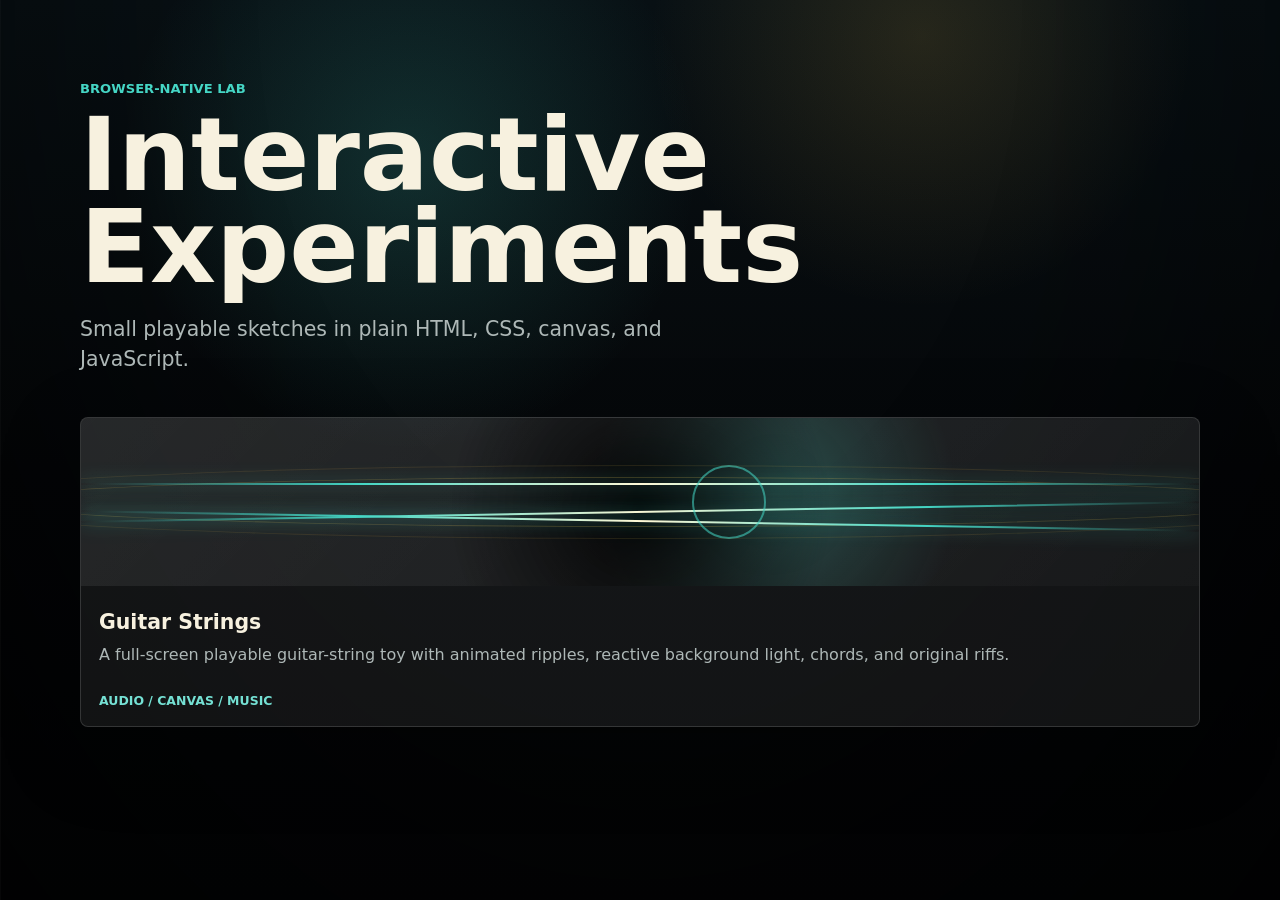
==== index.html @ 4179fa92 "Create experiments gallery" ====
<!doctype html>
<html lang="en">
<head>
  <meta charset="utf-8">
  <meta name="viewport" content="width=device-width, initial-scale=1">
  <title>Interactive Experiments</title>
  <meta name="description" content="A growing collection of small browser-native interaction, audio, and visual experiments.">
  <link rel="stylesheet" href="shared/gallery.css">
</head>
<body>
  <main class="shell">
    <header class="hero">
      <p class="eyebrow">Browser-native lab</p>
      <h1>Interactive Experiments</h1>
      <p class="intro">Small playable sketches in plain HTML, CSS, canvas, and JavaScript.</p>
    </header>

    <section class="grid" id="experiment-grid" aria-label="Experiments">
      <a class="experiment-card" href="experiments/guitar-strings/" style="--accent: #45d6c5">
        <span class="card-art" aria-hidden="true">
          <span class="string string-a"></span>
          <span class="string string-b"></span>
          <span class="string string-c"></span>
          <span class="pulse"></span>
        </span>
        <span class="card-copy">
          <strong>Guitar Strings</strong>
          <span>A full-screen playable guitar-string toy with animated ripples, reactive background light, chords, and original riffs.</span>
        </span>
        <span class="tags">audio / canvas / music</span>
      </a>
    </section>
  </main>

  <script src="shared/gallery.js" defer></script>
</body>
</html>
---- shared/gallery.css ----
:root {
  color-scheme: dark;
  --bg: #050709;
  --ink: #f7f1df;
  --muted: #aeb8b7;
  --panel: rgba(255, 255, 255, 0.065);
  --panel-strong: rgba(255, 255, 255, 0.095);
  --line: rgba(255, 255, 255, 0.14);
}

* {
  box-sizing: border-box;
}

html,
body {
  min-height: 100%;
  margin: 0;
}

body {
  background:
    radial-gradient(circle at 32% 18%, rgba(69, 214, 197, 0.17), transparent 18rem),
    radial-gradient(circle at 72% 4%, rgba(242, 193, 78, 0.13), transparent 17rem),
    linear-gradient(180deg, #081014 0%, var(--bg) 52%, #030405 100%);
  color: var(--ink);
  font-family: Inter, ui-sans-serif, system-ui, -apple-system, BlinkMacSystemFont, "Segoe UI", sans-serif;
  letter-spacing: 0;
}

body::before {
  position: fixed;
  inset: 0;
  z-index: -1;
  content: "";
  background:
    linear-gradient(90deg, rgba(255, 255, 255, 0.025) 0 1px, transparent 1px 8vw),
    radial-gradient(ellipse at 50% 0%, transparent 0 42%, rgba(0, 0, 0, 0.54) 100%);
  pointer-events: none;
}

.shell {
  width: min(1120px, calc(100% - 32px));
  margin: 0 auto;
  padding: 9vh 0 64px;
}

.hero {
  max-width: 780px;
  margin-bottom: 42px;
}

.eyebrow {
  margin: 0 0 13px;
  color: #45d6c5;
  font-size: 0.82rem;
  font-weight: 800;
  text-transform: uppercase;
}

h1 {
  margin: 0;
  font-size: clamp(3rem, 8vw, 7.8rem);
  line-height: 0.9;
  letter-spacing: 0;
}

.intro {
  max-width: 600px;
  margin: 22px 0 0;
  color: var(--muted);
  font-size: clamp(1.04rem, 1.7vw, 1.28rem);
  line-height: 1.45;
}

.grid {
  display: grid;
  grid-template-columns: repeat(auto-fit, minmax(min(100%, 290px), 1fr));
  gap: 16px;
}

.experiment-card {
  position: relative;
  display: grid;
  min-height: 310px;
  padding: 18px;
  overflow: hidden;
  border: 1px solid var(--line);
  border-radius: 8px;
  background: var(--panel);
  color: inherit;
  text-decoration: none;
  box-shadow: 0 24px 80px rgba(0, 0, 0, 0.3);
  transition: transform 160ms ease, border-color 160ms ease, background 160ms ease;
}

.experiment-card:hover {
  border-color: color-mix(in srgb, var(--accent) 62%, white);
  background: var(--panel-strong);
  transform: translateY(-3px);
}

.experiment-card:focus-visible {
  outline: 2px solid var(--accent);
  outline-offset: 3px;
}

.card-art {
  position: relative;
  display: block;
  min-height: 162px;
  margin: -18px -18px 18px;
  overflow: hidden;
  background:
    radial-gradient(circle at 50% 54%, rgba(0, 0, 0, 0.84), transparent 34%),
    radial-gradient(circle at 62% 46%, color-mix(in srgb, var(--accent) 24%, transparent), transparent 26%),
    linear-gradient(135deg, rgba(255, 255, 255, 0.08), rgba(255, 255, 255, 0.02));
}

.card-art::before,
.card-art::after {
  position: absolute;
  inset: 35% -8%;
  content: "";
  border: 1px solid rgba(242, 193, 78, 0.2);
  border-radius: 50%;
}

.card-art::after {
  inset: 28% -15%;
  opacity: 0.55;
}

.string {
  position: absolute;
  left: 0;
  right: 0;
  height: 2px;
  border-radius: 999px;
  background: linear-gradient(90deg, transparent, var(--accent), #fff8d6, var(--accent), transparent);
  box-shadow: 0 0 18px color-mix(in srgb, var(--accent) 70%, transparent);
}

.string-a {
  top: 39%;
}

.string-b {
  top: 51%;
  transform: translateY(7px) rotate(-1deg);
}

.string-c {
  top: 63%;
  transform: translateY(-4px) rotate(1deg);
}

.pulse {
  position: absolute;
  left: 58%;
  top: 50%;
  width: 74px;
  height: 74px;
  border: 2px solid var(--accent);
  border-radius: 50%;
  opacity: 0.56;
  transform: translate(-50%, -50%);
}

.card-copy {
  display: grid;
  gap: 9px;
  align-self: end;
}

.card-copy strong {
  font-size: 1.28rem;
}

.card-copy span {
  color: var(--muted);
  line-height: 1.45;
}

.tags {
  align-self: end;
  margin-top: 20px;
  color: color-mix(in srgb, var(--accent) 74%, white);
  font-size: 0.78rem;
  font-weight: 800;
  text-transform: uppercase;
}

@media (max-width: 640px) {
  .shell {
    width: min(100% - 22px, 1120px);
    padding-top: 52px;
  }

  .experiment-card {
    min-height: 284px;
  }
}
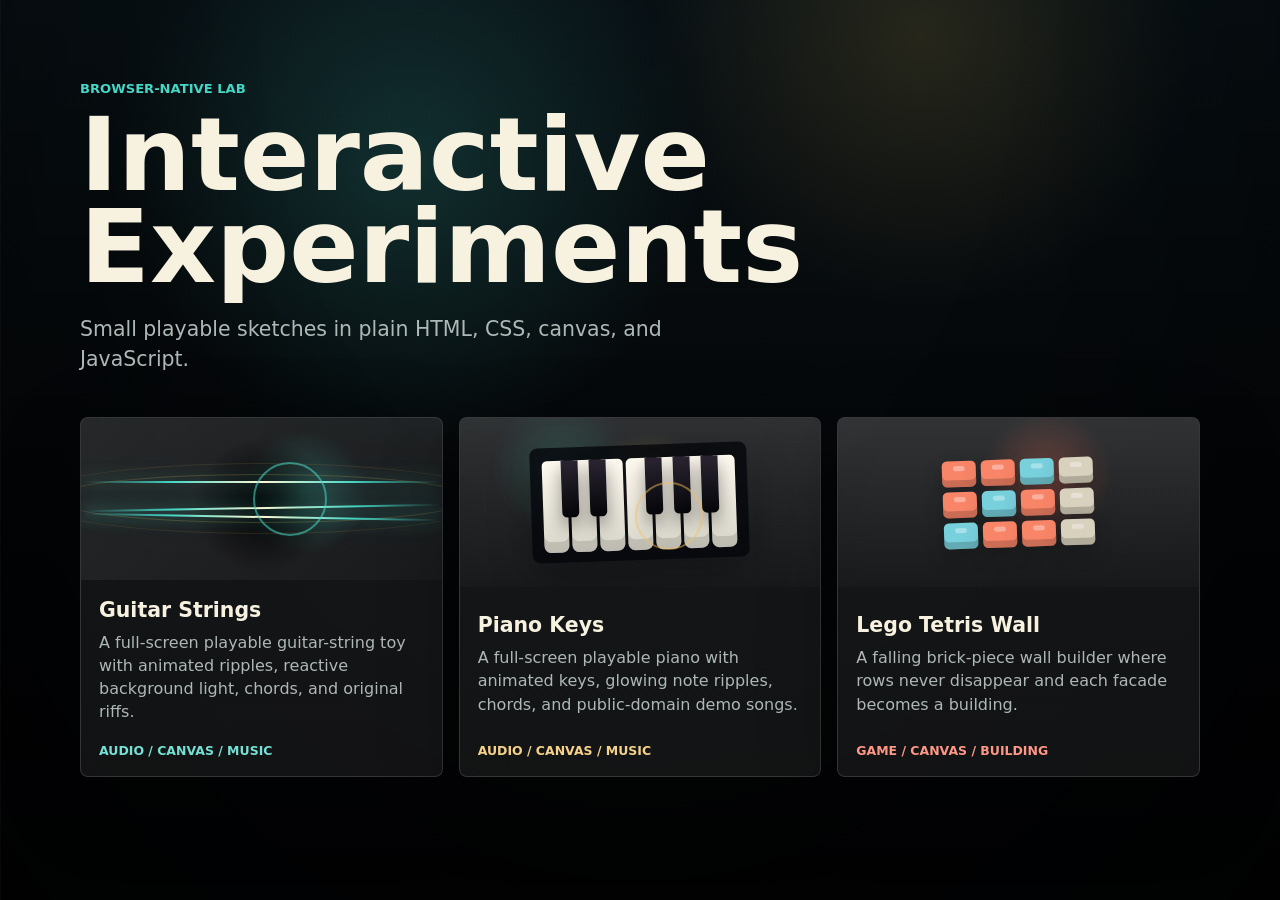
==== commit 74f26804: "update gallery" ====
--- a/index.html
+++ b/index.html
@@ -17,7 +17,7 @@
 
     <section class="grid" id="experiment-grid" aria-label="Experiments">
       <a class="experiment-card" href="experiments/guitar-strings/" style="--accent: #45d6c5">
-        <span class="card-art" aria-hidden="true">
+        <span class="card-art strings-art" aria-hidden="true">
           <span class="string string-a"></span>
           <span class="string string-b"></span>
           <span class="string string-c"></span>
@@ -29,6 +29,44 @@
         </span>
         <span class="tags">audio / canvas / music</span>
       </a>
+      <a class="experiment-card" href="experiments/piano-keys/" style="--accent: #f3c15f">
+        <span class="card-art piano-art" aria-hidden="true">
+          <span class="mini-piano">
+            <span class="piano-white"></span>
+            <span class="piano-white"></span>
+            <span class="piano-white"></span>
+            <span class="piano-white"></span>
+            <span class="piano-white"></span>
+            <span class="piano-white"></span>
+            <span class="piano-white"></span>
+            <span class="piano-black black-a"></span>
+            <span class="piano-black black-b"></span>
+            <span class="piano-black black-c"></span>
+            <span class="piano-black black-d"></span>
+            <span class="piano-black black-e"></span>
+          </span>
+          <span class="key-glow"></span>
+        </span>
+        <span class="card-copy">
+          <strong>Piano Keys</strong>
+          <span>A full-screen playable piano with animated keys, glowing note ripples, chords, and public-domain demo songs.</span>
+        </span>
+        <span class="tags">audio / canvas / music</span>
+      </a>
+      <a class="experiment-card" href="experiments/lego-tetris/" style="--accent: #ff725c">
+        <span class="card-art bricks-art" aria-hidden="true">
+          <span class="mini-wall">
+            <span></span><span></span><span></span><span></span>
+            <span></span><span></span><span></span><span></span>
+            <span></span><span></span><span></span><span></span>
+          </span>
+        </span>
+        <span class="card-copy">
+          <strong>Lego Tetris Wall</strong>
+          <span>A falling brick-piece wall builder where rows never disappear and each facade becomes a building.</span>
+        </span>
+        <span class="tags">game / canvas / building</span>
+      </a>
     </section>
   </main>
 
--- a/shared/gallery.css
+++ b/shared/gallery.css
@@ -117,8 +117,8 @@
     linear-gradient(135deg, rgba(255, 255, 255, 0.08), rgba(255, 255, 255, 0.02));
 }
 
-.card-art::before,
-.card-art::after {
+.strings-art::before,
+.strings-art::after {
   position: absolute;
   inset: 35% -8%;
   content: "";
@@ -126,7 +126,7 @@
   border-radius: 50%;
 }
 
-.card-art::after {
+.strings-art::after {
   inset: 28% -15%;
   opacity: 0.55;
 }
@@ -167,6 +167,121 @@
   transform: translate(-50%, -50%);
 }
 
+.piano-art {
+  display: grid;
+  place-items: center;
+  background:
+    radial-gradient(circle at 52% 45%, color-mix(in srgb, var(--accent) 28%, transparent), transparent 30%),
+    radial-gradient(circle at 28% 28%, rgba(82, 221, 189, 0.18), transparent 24%),
+    linear-gradient(180deg, rgba(255, 255, 255, 0.11), rgba(255, 255, 255, 0.02));
+}
+
+.mini-piano {
+  position: relative;
+  display: grid;
+  grid-template-columns: repeat(7, 25px);
+  grid-auto-rows: 92px;
+  gap: 3px;
+  padding: 13px 12px 10px;
+  border-radius: 8px;
+  background: rgba(3, 5, 9, 0.78);
+  box-shadow: 0 18px 44px rgba(0, 0, 0, 0.28);
+  transform: rotate(-2deg);
+}
+
+.piano-white {
+  border-radius: 5px 5px 7px 7px;
+  background: linear-gradient(180deg, #fffaf0, #d7d5c9);
+  box-shadow: inset 0 -11px 0 rgba(0, 0, 0, 0.12);
+}
+
+.piano-black {
+  position: absolute;
+  top: 13px;
+  width: 17px;
+  height: 57px;
+  border-radius: 0 0 5px 5px;
+  background: linear-gradient(180deg, #2a2430, #050609);
+  box-shadow: 0 9px 17px rgba(0, 0, 0, 0.38);
+}
+
+.black-a {
+  left: 31px;
+}
+
+.black-b {
+  left: 59px;
+}
+
+.black-c {
+  left: 115px;
+}
+
+.black-d {
+  left: 143px;
+}
+
+.black-e {
+  left: 171px;
+}
+
+.key-glow {
+  position: absolute;
+  left: 58%;
+  top: 58%;
+  width: 68px;
+  height: 68px;
+  border: 2px solid var(--accent);
+  border-radius: 50%;
+  opacity: 0.48;
+  transform: translate(-50%, -50%);
+}
+
+.bricks-art {
+  display: grid;
+  place-items: center;
+  background:
+    radial-gradient(circle at 58% 35%, color-mix(in srgb, var(--accent) 30%, transparent), transparent 28%),
+    linear-gradient(180deg, rgba(255, 255, 255, 0.12), rgba(255, 255, 255, 0.02));
+}
+
+.mini-wall {
+  display: grid;
+  grid-template-columns: repeat(4, 34px);
+  grid-auto-rows: 26px;
+  gap: 5px;
+  padding: 12px;
+  transform: rotate(-2deg);
+}
+
+.mini-wall span {
+  position: relative;
+  border-radius: 5px;
+  background: color-mix(in srgb, var(--accent) 76%, #e8c08d);
+  box-shadow: inset 0 -7px 0 rgba(0, 0, 0, 0.18), 0 8px 20px rgba(0, 0, 0, 0.2);
+}
+
+.mini-wall span:nth-child(3n),
+.mini-wall span:nth-child(8) {
+  background: #78d0dc;
+}
+
+.mini-wall span:nth-child(4n) {
+  background: #d8d1bd;
+}
+
+.mini-wall span::before {
+  position: absolute;
+  left: 50%;
+  top: 5px;
+  width: 12px;
+  height: 5px;
+  content: "";
+  border-radius: 999px;
+  background: rgba(255, 255, 255, 0.34);
+  transform: translateX(-50%);
+}
+
 .card-copy {
   display: grid;
   gap: 9px;
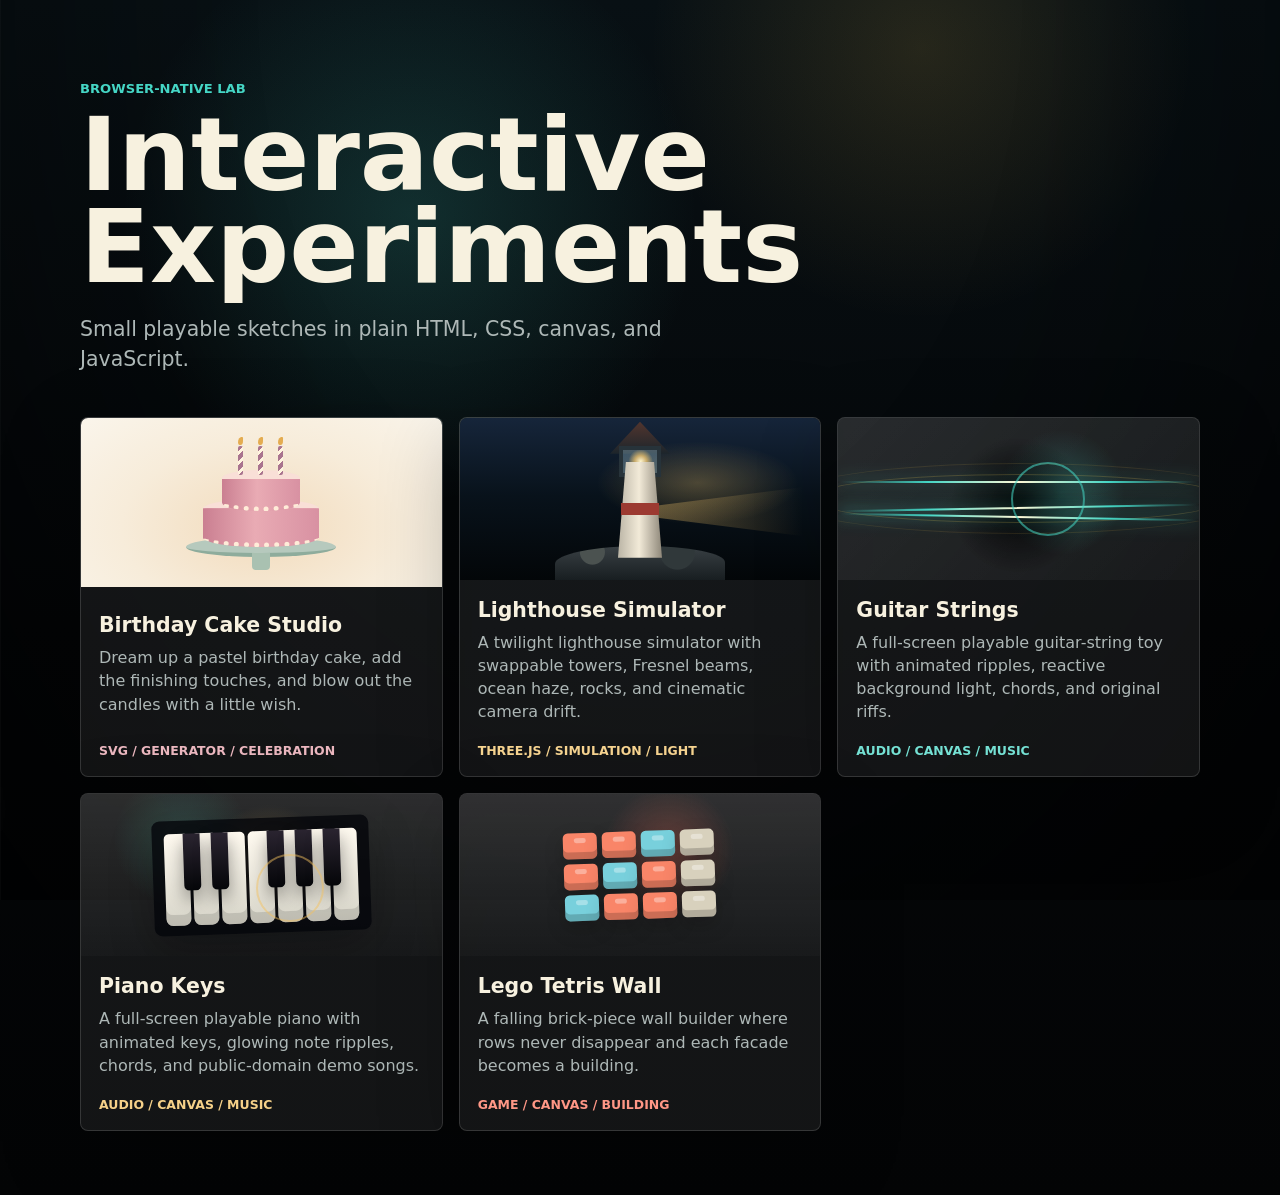
==== commit ea3521eb: "add birthday cake factory" ====
--- a/index.html
+++ b/index.html
@@ -5,7 +5,7 @@
   <meta name="viewport" content="width=device-width, initial-scale=1">
   <title>Interactive Experiments</title>
   <meta name="description" content="A growing collection of small browser-native interaction, audio, and visual experiments.">
-  <link rel="stylesheet" href="shared/gallery.css">
+  <link rel="stylesheet" href="shared/gallery.css?v=24">
 </head>
 <body>
   <main class="shell">
@@ -16,6 +16,36 @@
     </header>
 
     <section class="grid" id="experiment-grid" aria-label="Experiments">
+      <a class="experiment-card" href="experiments/birthday-cake/" style="--accent: #e6a1ab">
+        <span class="card-art cake-art" aria-hidden="true">
+          <span class="mini-cake-stand"></span>
+          <span class="mini-cake-bottom"></span>
+          <span class="mini-cake-top"></span>
+          <span class="mini-cake-candles"><i></i><i></i><i></i></span>
+        </span>
+        <span class="card-copy">
+          <strong>Birthday Cake Studio</strong>
+          <span>Dream up a pastel birthday cake, add the finishing touches, and blow out the candles with a little wish.</span>
+        </span>
+        <span class="tags">svg / generator / celebration</span>
+      </a>
+      <a class="experiment-card" href="experiments/lighthouse-simulator/?v=23" style="--accent: #f6c66a">
+        <span class="card-art lighthouse-art" aria-hidden="true">
+          <span class="mini-beam"></span>
+          <span class="mini-lighthouse">
+            <span class="mini-roof"></span>
+            <span class="mini-lantern"></span>
+            <span class="mini-tower"></span>
+            <span class="mini-band"></span>
+          </span>
+          <span class="mini-rocks"></span>
+        </span>
+        <span class="card-copy">
+          <strong>Lighthouse Simulator</strong>
+          <span>A twilight lighthouse simulator with swappable towers, Fresnel beams, ocean haze, rocks, and cinematic camera drift.</span>
+        </span>
+        <span class="tags">three.js / simulation / light</span>
+      </a>
       <a class="experiment-card" href="experiments/guitar-strings/" style="--accent: #45d6c5">
         <span class="card-art strings-art" aria-hidden="true">
           <span class="string string-a"></span>
@@ -70,6 +100,6 @@
     </section>
   </main>
 
-  <script src="shared/gallery.js" defer></script>
+  <script src="shared/gallery.js?v=24" defer></script>
 </body>
 </html>
--- a/shared/gallery.css
+++ b/shared/gallery.css
@@ -282,11 +282,137 @@
   transform: translateX(-50%);
 }
 
+.lighthouse-art {
+  display: grid;
+  place-items: end center;
+  background:
+    radial-gradient(ellipse at 66% 40%, color-mix(in srgb, var(--accent) 28%, transparent), transparent 30%),
+    linear-gradient(180deg, #16253a 0%, #08121b 48%, #030608 100%);
+}
+
+.mini-beam {
+  position: absolute;
+  left: 51%;
+  top: 39%;
+  width: 58%;
+  height: 38%;
+  clip-path: polygon(0 43%, 100% 0, 100% 100%, 0 57%);
+  background: linear-gradient(90deg, color-mix(in srgb, var(--accent) 64%, transparent), transparent 76%);
+  opacity: 0.58;
+  transform-origin: left center;
+}
+
+.mini-lighthouse {
+  position: relative;
+  z-index: 1;
+  width: 76px;
+  height: 136px;
+  margin-bottom: 22px;
+}
+
+.mini-tower {
+  position: absolute;
+  left: 16px;
+  right: 16px;
+  bottom: 0;
+  height: 96px;
+  clip-path: polygon(18% 0, 82% 0, 100% 100%, 0 100%);
+  background: linear-gradient(90deg, #bbb5a6, #f2ead8 48%, #8f887a);
+  box-shadow: 0 12px 26px rgba(0, 0, 0, 0.36);
+}
+
+.mini-band {
+  position: absolute;
+  left: 19px;
+  right: 19px;
+  bottom: 43px;
+  height: 12px;
+  background: #9c3a31;
+}
+
+.mini-lantern {
+  position: absolute;
+  left: 17px;
+  right: 17px;
+  top: 24px;
+  height: 31px;
+  border: 4px solid #27333a;
+  background:
+    radial-gradient(circle at 52% 50%, #fff7cf, color-mix(in srgb, var(--accent) 74%, transparent) 28%, transparent 58%),
+    rgba(184, 233, 255, 0.28);
+}
+
+.mini-roof {
+  position: absolute;
+  left: 8px;
+  right: 8px;
+  top: 0;
+  height: 32px;
+  clip-path: polygon(50% 0, 100% 100%, 0 100%);
+  background: linear-gradient(180deg, #51352e, #1c252b);
+}
+
+.mini-rocks {
+  position: absolute;
+  left: 50%;
+  bottom: 0;
+  width: 170px;
+  height: 34px;
+  border-radius: 52% 48% 0 0;
+  background:
+    radial-gradient(circle at 22% 18%, #4b5250 0 12px, transparent 13px),
+    radial-gradient(circle at 72% 18%, #30383a 0 17px, transparent 18px),
+    linear-gradient(180deg, #394044, #181e21);
+  transform: translateX(-50%);
+}
+
 .card-copy {
   display: grid;
   gap: 9px;
   align-self: end;
 }
+
+.cake-art {
+  background: radial-gradient(ellipse at 50% 65%, #f2dbbc 0, #f7ecda 55%, #faf5eb 100%);
+}
+
+.mini-cake-stand {
+  position: absolute;
+  width: 150px;
+  height: 20px;
+  left: calc(50% - 75px);
+  top: 119px;
+  border-radius: 50%;
+  background: #b6c9bd;
+  border-bottom: 4px solid #8eac9c;
+}
+
+.mini-cake-stand::after {
+  content: "";
+  position: absolute;
+  width: 18px;
+  height: 17px;
+  top: 16px;
+  left: 66px;
+  background: #a9c1b1;
+  border-radius: 0 0 4px 4px;
+}
+
+.mini-cake-bottom, .mini-cake-top {
+  position: absolute;
+  left: 50%;
+  transform: translateX(-50%);
+  border-radius: 50% / 20%;
+  background: linear-gradient(90deg, #ca7f91, #e9abb4 45%, #d891a2);
+  border-top: 9px solid #f9dfd7;
+  border-bottom: 5px dotted #ffecd8;
+}
+
+.mini-cake-bottom { width: 116px; height: 48px; top: 81px; }
+.mini-cake-top { width: 78px; height: 41px; top: 52px; }
+.mini-cake-candles { position: absolute; left: calc(50% - 23px); top: 28px; display: flex; gap: 15px; }
+.mini-cake-candles i { width: 5px; height: 29px; background: repeating-linear-gradient(135deg, #a9748e 0 4px, #fff3df 4px 7px); border-radius: 2px; }
+.mini-cake-candles i::before { content: ""; position: absolute; top: -9px; width: 5px; height: 8px; border-radius: 90% 20% 70% 40%; background: #e4ac50; }
 
 .card-copy strong {
   font-size: 1.28rem;
